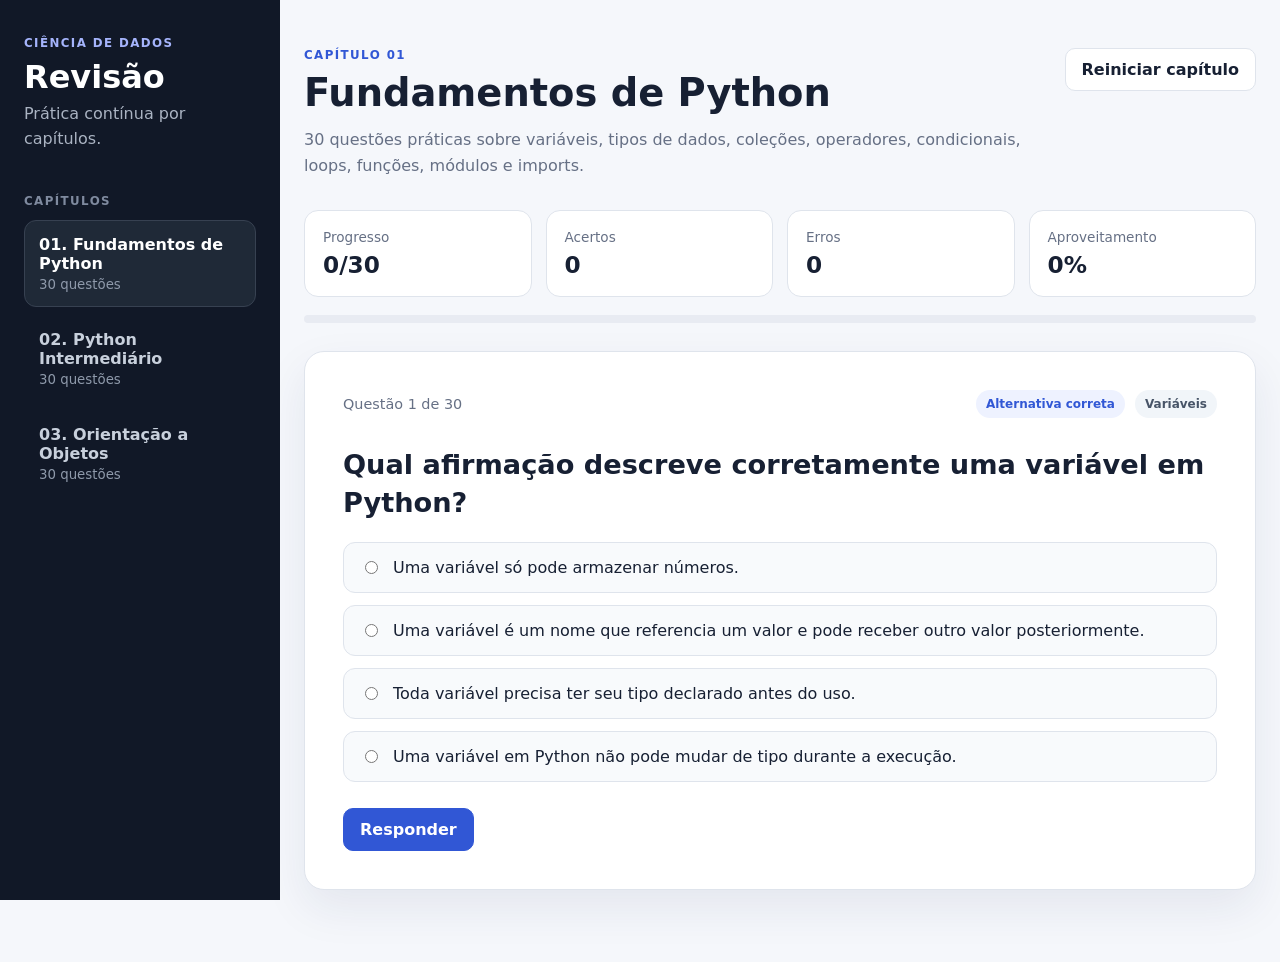
==== index.html @ 66d527c4 "poo" ====
<!DOCTYPE html>
<html lang="pt-BR">
<head>
  <meta charset="UTF-8" />
  <meta name="viewport" content="width=device-width, initial-scale=1.0" />
  <title>Revisão de Ciência de Dados</title>
  <link rel="stylesheet" href="styles.css" />
</head>
<body>
  <div class="app-shell">
    <aside class="sidebar">
      <div class="brand">
        <span class="brand-kicker">Ciência de Dados</span>
        <h1>Revisão</h1>
        <p>Prática contínua por capítulos.</p>
      </div>

      <nav class="chapter-nav" aria-label="Capítulos">
        <p class="nav-label">Capítulos</p>
        <div id="chapterList"></div>
      </nav>
    </aside>

    <main class="main-content">
      <section class="topbar">
        <div>
          <p class="eyebrow" id="chapterEyebrow">Capítulo 01</p>
          <h2 id="chapterTitle">Fundamentos de Python</h2>
          <p id="chapterDescription" class="chapter-description"></p>
        </div>
        <button id="resetButton" class="secondary-button" type="button">Reiniciar capítulo</button>
      </section>

      <section class="stats-grid" aria-label="Progresso">
        <article class="stat-card">
          <span>Progresso</span>
          <strong id="progressText">0/30</strong>
        </article>
        <article class="stat-card">
          <span>Acertos</span>
          <strong id="correctText">0</strong>
        </article>
        <article class="stat-card">
          <span>Erros</span>
          <strong id="wrongText">0</strong>
        </article>
        <article class="stat-card">
          <span>Aproveitamento</span>
          <strong id="accuracyText">0%</strong>
        </article>
      </section>

      <div class="progress-track" aria-hidden="true">
        <div id="progressBar" class="progress-bar"></div>
      </div>

      <section id="quizCard" class="quiz-card">
        <div class="question-meta">
          <span id="questionNumber" class="question-number">Questão 1 de 30</span>
          <span id="questionType" class="type-badge">Alternativa correta</span>
          <span id="questionTopic" class="topic-badge">Variáveis</span>
        </div>

        <h3 id="questionPrompt" class="question-prompt"></h3>
        <pre id="codeBlock" class="code-block" hidden><code id="codeText"></code></pre>

        <form id="optionsForm" class="options-list"></form>

        <div id="feedback" class="feedback" hidden>
          <strong id="feedbackTitle"></strong>
          <p id="feedbackText"></p>
        </div>

        <div class="actions">
          <button id="answerButton" class="primary-button" type="button">Responder</button>
          <button id="nextButton" class="secondary-button" type="button" hidden>Próxima questão</button>
        </div>
      </section>

      <section id="completionCard" class="completion-card" hidden>
        <p class="eyebrow">Capítulo concluído</p>
        <h3>Fundamentos de Python finalizado.</h3>
        <p id="completionSummary"></p>
        <button id="restartCompletionButton" class="primary-button" type="button">Refazer capítulo</button>
      </section>
    </main>
  </div>

  <script src="chapters/fundamentos-python.js"></script>
  <script src="chapters/python-intermediario.js"></script>
  <script src="chapters/orientacao-objetos.js"></script>
  <script src="app.js"></script>
</body>
</html>
---- styles.css ----
:root {
  --bg: #f5f7fb;
  --surface: #ffffff;
  --surface-soft: #f8fafc;
  --text: #172033;
  --muted: #667085;
  --border: #dfe4ec;
  --primary: #3157d5;
  --primary-soft: #eef2ff;
  --success: #157347;
  --success-bg: #ecfdf3;
  --danger: #b42318;
  --danger-bg: #fff1f0;
  --shadow: 0 18px 45px rgba(27, 39, 94, 0.08);
}

* {
  box-sizing: border-box;
}

body {
  margin: 0;
  font-family: Inter, ui-sans-serif, system-ui, -apple-system, BlinkMacSystemFont, "Segoe UI", sans-serif;
  background: var(--bg);
  color: var(--text);
}

button,
input {
  font: inherit;
}

button {
  cursor: pointer;
}

.app-shell {
  min-height: 100vh;
  display: grid;
  grid-template-columns: 280px 1fr;
}

.sidebar {
  background: #111827;
  color: #fff;
  padding: 36px 24px;
  min-height: 100vh;
  position: sticky;
  top: 0;
  align-self: start;
}

.brand-kicker,
.nav-label,
.eyebrow {
  display: block;
  text-transform: uppercase;
  letter-spacing: 0.12em;
  font-size: 0.74rem;
  font-weight: 700;
}

.brand-kicker {
  color: #a5b4fc;
}

.brand h1 {
  margin: 8px 0 6px;
  font-size: 2rem;
}

.brand p {
  color: #aab3c2;
  margin: 0;
  line-height: 1.55;
}

.chapter-nav {
  margin-top: 42px;
}

.nav-label {
  color: #7f8a9f;
  margin-bottom: 12px;
}

.chapter-button {
  width: 100%;
  text-align: left;
  border: 1px solid transparent;
  border-radius: 12px;
  background: transparent;
  color: #c8d0dc;
  padding: 14px;
  margin-bottom: 8px;
}

.chapter-button.active {
  background: #1f2937;
  color: #fff;
  border-color: #374151;
}

.chapter-button small {
  display: block;
  color: #8f9aab;
  margin-top: 4px;
}

.main-content {
  width: min(980px, calc(100% - 48px));
  margin: 0 auto;
  padding: 48px 0 72px;
}

.topbar {
  display: flex;
  align-items: flex-start;
  justify-content: space-between;
  gap: 24px;
}

.eyebrow {
  color: var(--primary);
  margin: 0 0 8px;
}

.topbar h2 {
  margin: 0;
  font-size: clamp(1.8rem, 3vw, 2.6rem);
}

.chapter-description {
  max-width: 720px;
  color: var(--muted);
  line-height: 1.6;
  margin: 12px 0 0;
}

.stats-grid {
  display: grid;
  grid-template-columns: repeat(4, 1fr);
  gap: 14px;
  margin-top: 32px;
}

.stat-card {
  background: var(--surface);
  border: 1px solid var(--border);
  border-radius: 14px;
  padding: 18px;
}

.stat-card span {
  display: block;
  color: var(--muted);
  font-size: 0.85rem;
  margin-bottom: 6px;
}

.stat-card strong {
  font-size: 1.45rem;
}

.progress-track {
  margin: 18px 0 28px;
  height: 8px;
  background: #e8ebf2;
  border-radius: 99px;
  overflow: hidden;
}

.progress-bar {
  height: 100%;
  width: 0;
  background: var(--primary);
  transition: width 0.25s ease;
}

.quiz-card,
.completion-card {
  background: var(--surface);
  border: 1px solid var(--border);
  border-radius: 20px;
  box-shadow: var(--shadow);
  padding: clamp(24px, 4vw, 38px);
}

.question-meta {
  display: flex;
  gap: 10px;
  align-items: center;
  flex-wrap: wrap;
}

.question-number {
  color: var(--muted);
  font-size: 0.9rem;
  margin-right: auto;
}

.type-badge,
.topic-badge {
  border-radius: 999px;
  padding: 7px 10px;
  font-size: 0.75rem;
  font-weight: 700;
}

.type-badge {
  background: var(--primary-soft);
  color: var(--primary);
}

.topic-badge {
  background: #f1f5f9;
  color: #475467;
}

.question-prompt {
  font-size: clamp(1.25rem, 2.3vw, 1.7rem);
  line-height: 1.4;
  margin: 28px 0 20px;
}

.code-block {
  background: #0f172a;
  color: #e2e8f0;
  padding: 18px;
  border-radius: 14px;
  overflow-x: auto;
  line-height: 1.6;
  margin: 0 0 22px;
  font-family: "SFMono-Regular", Consolas, "Liberation Mono", monospace;
}

.options-list {
  display: grid;
  gap: 12px;
}

.option {
  display: grid;
  grid-template-columns: auto 1fr;
  gap: 12px;
  align-items: start;
  padding: 15px 16px;
  border: 1px solid var(--border);
  border-radius: 12px;
  background: var(--surface-soft);
  transition: border-color 0.15s ease, background 0.15s ease;
}

.option:hover {
  border-color: #b9c2d2;
}

.option:has(input:checked) {
  border-color: var(--primary);
  background: var(--primary-soft);
}

.option.correct-option {
  border-color: #7bc8a4;
  background: var(--success-bg);
}

.option.wrong-option {
  border-color: #f0a3a0;
  background: var(--danger-bg);
}

.option input {
  margin-top: 3px;
}

.option code {
  font-family: "SFMono-Regular", Consolas, monospace;
  font-size: 0.92em;
}

.feedback {
  margin-top: 22px;
  border-radius: 14px;
  padding: 16px 18px;
  line-height: 1.55;
}

.feedback.success {
  background: var(--success-bg);
  border: 1px solid #a6e3c2;
  color: #0f5132;
}

.feedback.error {
  background: var(--danger-bg);
  border: 1px solid #f6b6b2;
  color: #842029;
}

.feedback p {
  margin: 6px 0 0;
}

.actions {
  display: flex;
  gap: 12px;
  margin-top: 26px;
}

.primary-button,
.secondary-button {
  border-radius: 10px;
  padding: 11px 16px;
  font-weight: 700;
}

.primary-button {
  border: 1px solid var(--primary);
  background: var(--primary);
  color: #fff;
}

.primary-button:disabled {
  opacity: 0.55;
  cursor: not-allowed;
}

.secondary-button {
  border: 1px solid var(--border);
  background: var(--surface);
  color: var(--text);
}

.completion-card h3 {
  margin: 0 0 12px;
  font-size: 2rem;
}

.completion-card p:not(.eyebrow) {
  color: var(--muted);
  line-height: 1.6;
}

@media (max-width: 820px) {
  .app-shell {
    grid-template-columns: 1fr;
  }

  .sidebar {
    min-height: auto;
    position: static;
    padding: 24px;
  }

  .chapter-nav {
    margin-top: 24px;
  }

  .main-content {
    width: min(100% - 28px, 980px);
    padding-top: 30px;
  }

  .topbar {
    flex-direction: column;
  }

  .stats-grid {
    grid-template-columns: repeat(2, 1fr);
  }
}

@media (max-width: 500px) {
  .stats-grid {
    grid-template-columns: 1fr 1fr;
  }

  .actions {
    flex-direction: column;
  }

  .actions button {
    width: 100%;
  }
}
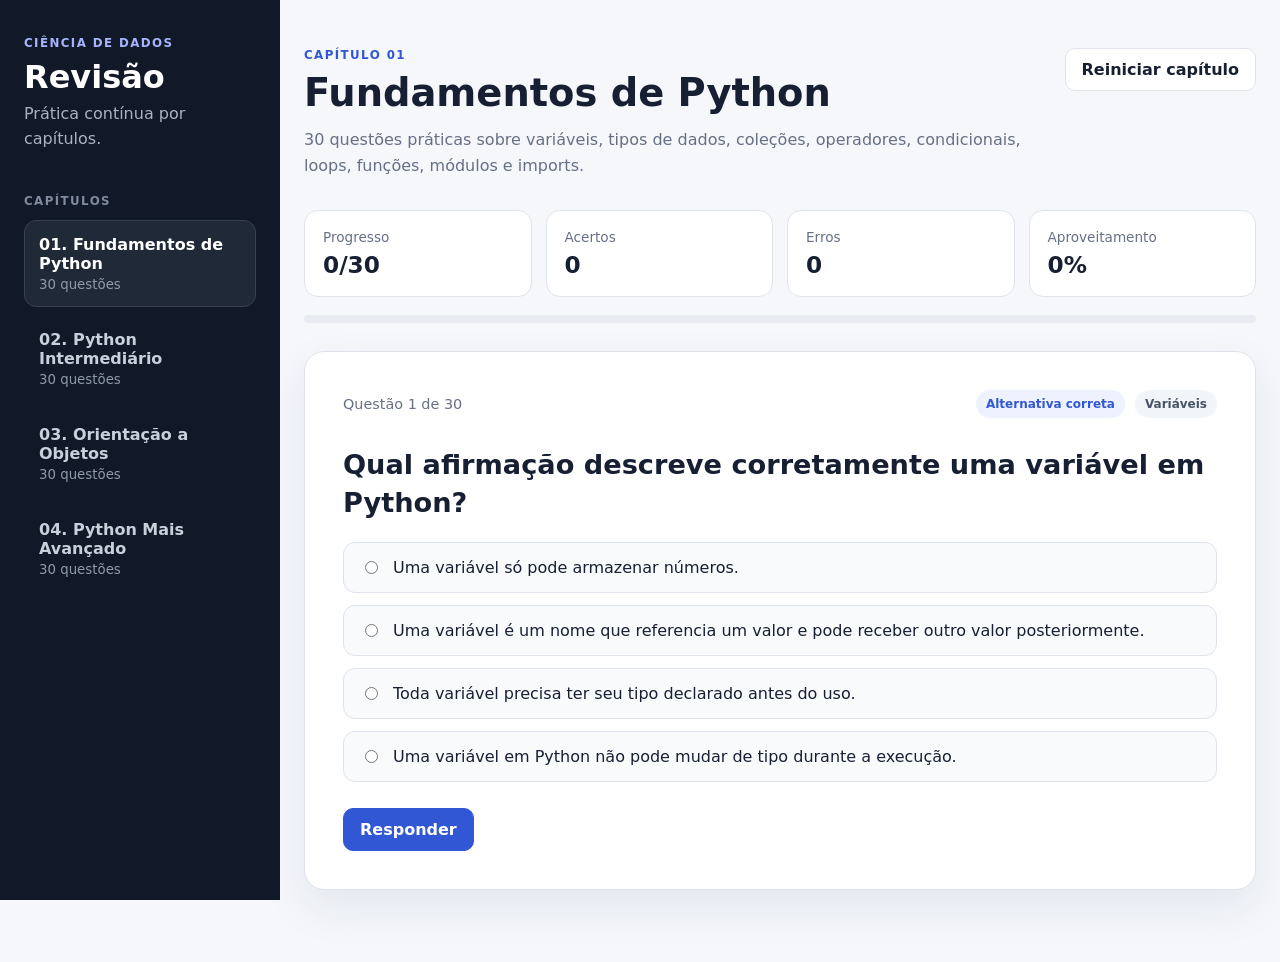
==== commit 8c2ba968: "cap4" ====
--- a/index.html
+++ b/index.html
@@ -89,6 +89,7 @@
   <script src="chapters/fundamentos-python.js"></script>
   <script src="chapters/python-intermediario.js"></script>
   <script src="chapters/orientacao-objetos.js"></script>
+  <script src="chapters/python-avancado.js"></script>
   <script src="app.js"></script>
 </body>
 </html>
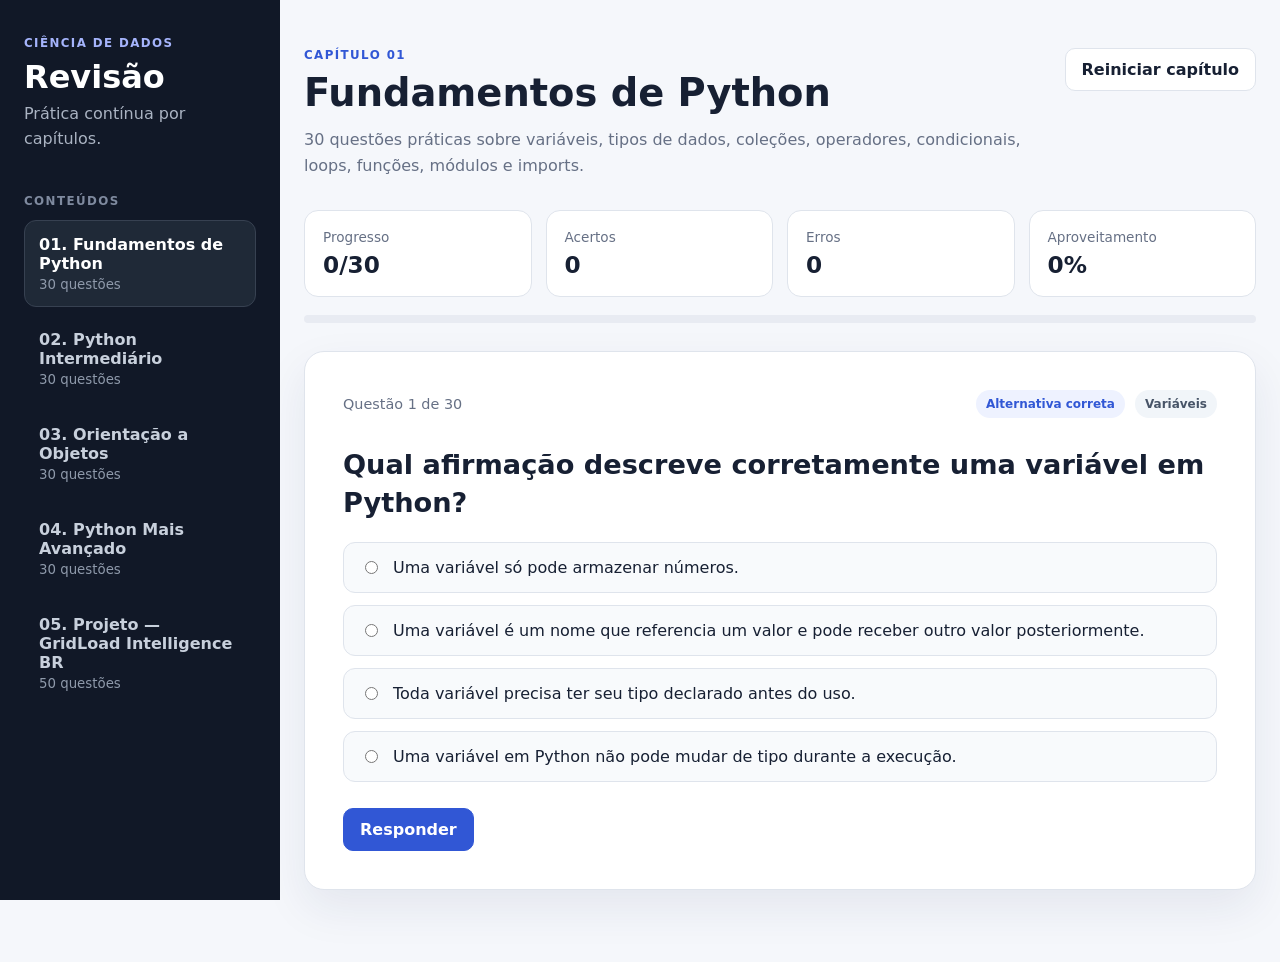
==== commit d40ef740: "material" ====
--- a/index.html
+++ b/index.html
@@ -15,8 +15,8 @@
         <p>Prática contínua por capítulos.</p>
       </div>
 
-      <nav class="chapter-nav" aria-label="Capítulos">
-        <p class="nav-label">Capítulos</p>
+      <nav class="chapter-nav" aria-label="Conteúdos">
+        <p class="nav-label">Conteúdos</p>
         <div id="chapterList"></div>
       </nav>
     </aside>
@@ -29,6 +29,24 @@
           <p id="chapterDescription" class="chapter-description"></p>
         </div>
         <button id="resetButton" class="secondary-button" type="button">Reiniciar capítulo</button>
+      </section>
+
+      <section id="materialCard" class="material-card" hidden>
+        <div class="material-header">
+          <div>
+            <p class="eyebrow">Material do projeto</p>
+            <h3 id="materialTitle"></h3>
+            <p id="materialDescription"></p>
+          </div>
+          <a id="materialLink" class="secondary-button material-link" href="#" target="_blank" rel="noopener">Abrir PDF</a>
+        </div>
+        <details id="materialDetails" class="material-details">
+          <summary>Ler dentro da plataforma</summary>
+          <div class="pdf-frame-wrapper">
+            <iframe id="materialFrame" title="Material do projeto em PDF" loading="lazy"></iframe>
+          </div>
+          <p class="material-mobile-note">Se o PDF não abrir dentro do navegador do telefone, use o botão “Abrir PDF”.</p>
+        </details>
       </section>
 
       <section class="stats-grid" aria-label="Progresso">
@@ -69,6 +87,7 @@
         <div id="feedback" class="feedback" hidden>
           <strong id="feedbackTitle"></strong>
           <p id="feedbackText"></p>
+          <p id="feedbackReference" class="feedback-reference" hidden></p>
         </div>
 
         <div class="actions">
@@ -78,7 +97,7 @@
       </section>
 
       <section id="completionCard" class="completion-card" hidden>
-        <p class="eyebrow">Capítulo concluído</p>
+        <p id="completionEyebrow" class="eyebrow">Capítulo concluído</p>
         <h3>Fundamentos de Python finalizado.</h3>
         <p id="completionSummary"></p>
         <button id="restartCompletionButton" class="primary-button" type="button">Refazer capítulo</button>
@@ -90,6 +109,7 @@
   <script src="chapters/python-intermediario.js"></script>
   <script src="chapters/orientacao-objetos.js"></script>
   <script src="chapters/python-avancado.js"></script>
+  <script src="chapters/projeto-gridload.js"></script>
   <script src="app.js"></script>
 </body>
 </html>
--- a/styles.css
+++ b/styles.css
@@ -384,3 +384,97 @@
     width: 100%;
   }
 }
+
+.material-card {
+  margin-top: 28px;
+  background: var(--surface);
+  border: 1px solid var(--border);
+  border-radius: 18px;
+  padding: clamp(20px, 3vw, 28px);
+  box-shadow: var(--shadow);
+}
+
+.material-header {
+  display: flex;
+  align-items: flex-start;
+  justify-content: space-between;
+  gap: 20px;
+}
+
+.material-header h3 {
+  margin: 0;
+  font-size: 1.25rem;
+}
+
+.material-header p:not(.eyebrow) {
+  margin: 8px 0 0;
+  color: var(--muted);
+  line-height: 1.55;
+}
+
+.material-link {
+  display: inline-flex;
+  align-items: center;
+  justify-content: center;
+  text-decoration: none;
+  white-space: nowrap;
+}
+
+.material-details {
+  margin-top: 18px;
+  border-top: 1px solid var(--border);
+  padding-top: 16px;
+}
+
+.material-details summary {
+  cursor: pointer;
+  font-weight: 700;
+  color: var(--primary);
+}
+
+.pdf-frame-wrapper {
+  margin-top: 16px;
+  width: 100%;
+  height: min(76vh, 820px);
+  min-height: 520px;
+  border: 1px solid var(--border);
+  border-radius: 12px;
+  overflow: hidden;
+  background: var(--surface-soft);
+}
+
+.pdf-frame-wrapper iframe {
+  width: 100%;
+  height: 100%;
+  border: 0;
+}
+
+.material-mobile-note {
+  margin: 10px 0 0;
+  color: var(--muted);
+  font-size: 0.86rem;
+  line-height: 1.5;
+}
+
+.feedback-reference {
+  margin-top: 12px !important;
+  padding-top: 10px;
+  border-top: 1px solid currentColor;
+  opacity: 0.85;
+  font-size: 0.9rem;
+}
+
+@media (max-width: 820px) {
+  .material-header {
+    flex-direction: column;
+  }
+
+  .material-link {
+    width: 100%;
+  }
+
+  .pdf-frame-wrapper {
+    min-height: 460px;
+    height: 68vh;
+  }
+}
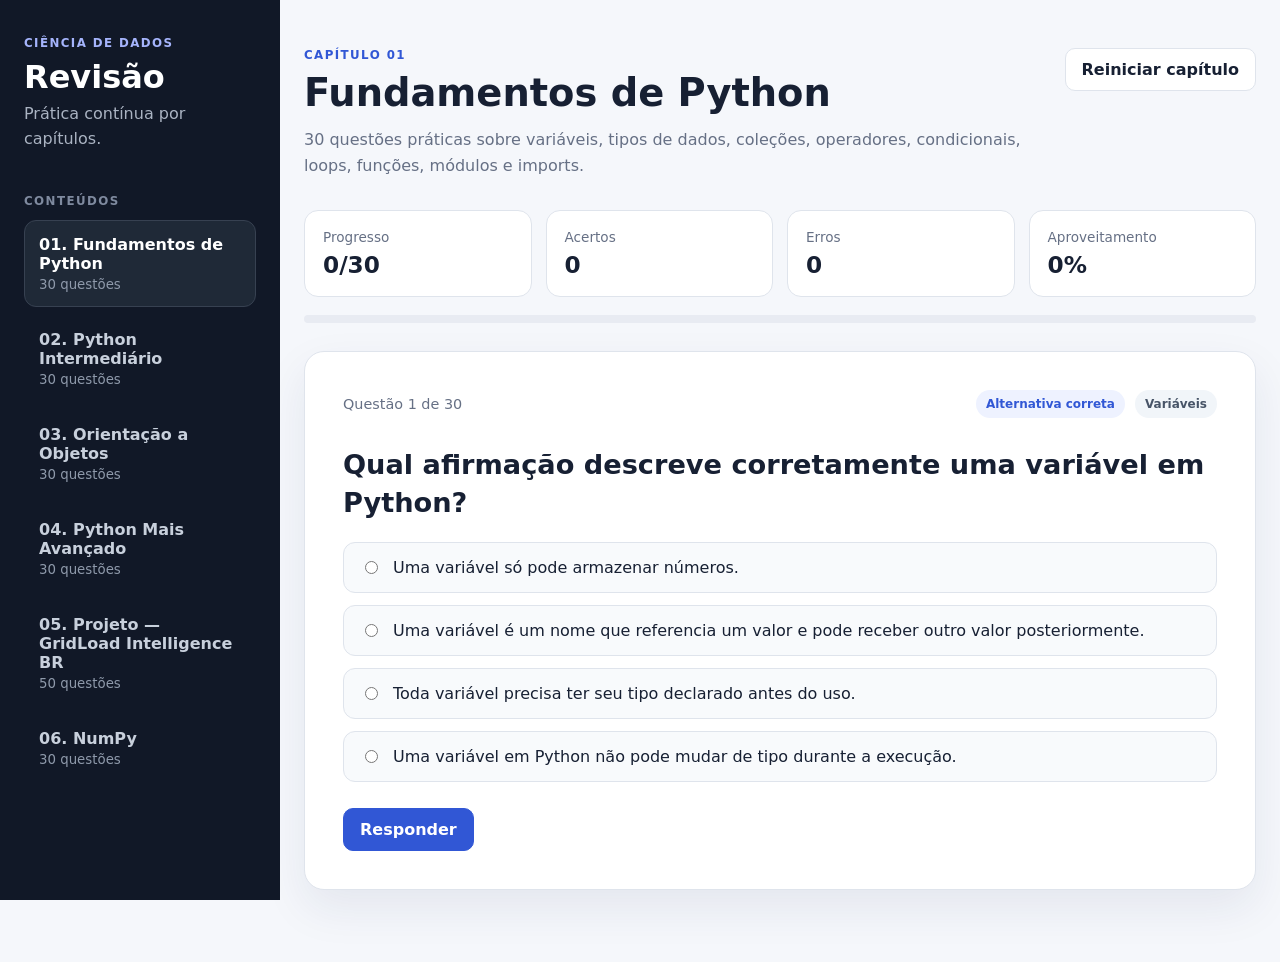
==== commit 560a7978: "numpy" ====
--- a/index.html
+++ b/index.html
@@ -110,6 +110,7 @@
   <script src="chapters/orientacao-objetos.js"></script>
   <script src="chapters/python-avancado.js"></script>
   <script src="chapters/projeto-gridload.js"></script>
+  <script src="chapters/numpy.js"></script>
   <script src="app.js"></script>
 </body>
 </html>
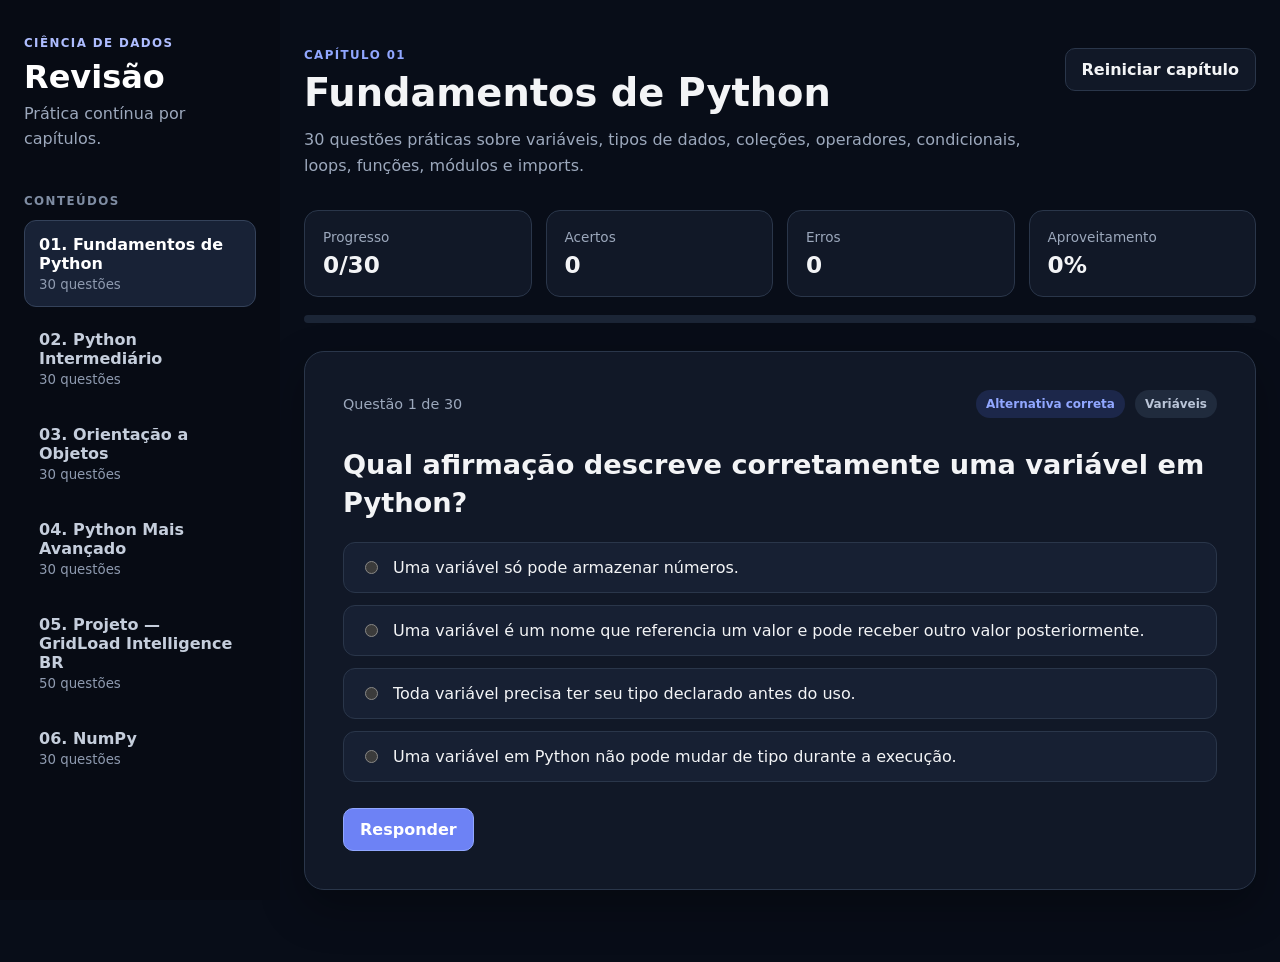
==== commit 22ff2aa4: "darkmode" ====
--- a/index.html
+++ b/index.html
@@ -3,6 +3,8 @@
 <head>
   <meta charset="UTF-8" />
   <meta name="viewport" content="width=device-width, initial-scale=1.0" />
+  <meta name="theme-color" content="#080d18" />
+  <meta name="color-scheme" content="dark" />
   <title>Revisão de Ciência de Dados</title>
   <link rel="stylesheet" href="styles.css" />
 </head>
--- a/styles.css
+++ b/styles.css
@@ -1,21 +1,53 @@
 :root {
-  --bg: #f5f7fb;
-  --surface: #ffffff;
-  --surface-soft: #f8fafc;
-  --text: #172033;
-  --muted: #667085;
-  --border: #dfe4ec;
-  --primary: #3157d5;
-  --primary-soft: #eef2ff;
-  --success: #157347;
-  --success-bg: #ecfdf3;
-  --danger: #b42318;
-  --danger-bg: #fff1f0;
-  --shadow: 0 18px 45px rgba(27, 39, 94, 0.08);
+  --bg: #080d18;
+  --surface: #111827;
+  --surface-soft: #172033;
+  --surface-hover: #1d293d;
+  --text: #f3f4f6;
+  --muted: #9ca8bc;
+  --border: #2a364a;
+  --primary: #91a7ff;
+  --primary-strong: #6d82f5;
+  --primary-soft: #1c274a;
+  --success: #6ee7a8;
+  --success-bg: #0d2b22;
+  --danger: #ff9b98;
+  --danger-bg: #32191c;
+  --shadow: 0 18px 45px rgba(0, 0, 0, 0.30);
 }
 
 * {
   box-sizing: border-box;
+}
+
+html {
+  color-scheme: dark;
+  background: var(--bg);
+}
+
+::selection {
+  background: var(--primary-strong);
+  color: #ffffff;
+}
+
+* {
+  scrollbar-color: #3b4a63 #0b1220;
+  scrollbar-width: thin;
+}
+
+*::-webkit-scrollbar {
+  width: 10px;
+  height: 10px;
+}
+
+*::-webkit-scrollbar-track {
+  background: #0b1220;
+}
+
+*::-webkit-scrollbar-thumb {
+  background: #3b4a63;
+  border-radius: 999px;
+  border: 2px solid #0b1220;
 }
 
 body {
@@ -34,6 +66,18 @@
   cursor: pointer;
 }
 
+button:focus-visible,
+a:focus-visible,
+input:focus-visible,
+summary:focus-visible {
+  outline: 3px solid rgba(145, 167, 255, 0.45);
+  outline-offset: 3px;
+}
+
+a {
+  color: var(--primary);
+}
+
 .app-shell {
   min-height: 100vh;
   display: grid;
@@ -41,7 +85,7 @@
 }
 
 .sidebar {
-  background: #111827;
+  background: #070b14;
   color: #fff;
   padding: 36px 24px;
   min-height: 100vh;
@@ -61,7 +105,7 @@
 }
 
 .brand-kicker {
-  color: #a5b4fc;
+  color: #aebdff;
 }
 
 .brand h1 {
@@ -70,7 +114,7 @@
 }
 
 .brand p {
-  color: #aab3c2;
+  color: #9ca8bc;
   margin: 0;
   line-height: 1.55;
 }
@@ -80,7 +124,7 @@
 }
 
 .nav-label {
-  color: #7f8a9f;
+  color: #7f8da3;
   margin-bottom: 12px;
 }
 
@@ -90,20 +134,20 @@
   border: 1px solid transparent;
   border-radius: 12px;
   background: transparent;
-  color: #c8d0dc;
+  color: #c5cedc;
   padding: 14px;
   margin-bottom: 8px;
 }
 
 .chapter-button.active {
-  background: #1f2937;
-  color: #fff;
-  border-color: #374151;
+  background: #182236;
+  color: #ffffff;
+  border-color: #34425a;
 }
 
 .chapter-button small {
   display: block;
-  color: #8f9aab;
+  color: #8f9bb0;
   margin-top: 4px;
 }
 
@@ -165,7 +209,7 @@
 .progress-track {
   margin: 18px 0 28px;
   height: 8px;
-  background: #e8ebf2;
+  background: #1b2536;
   border-radius: 99px;
   overflow: hidden;
 }
@@ -213,8 +257,8 @@
 }
 
 .topic-badge {
-  background: #f1f5f9;
-  color: #475467;
+  background: #202b3d;
+  color: #bac5d8;
 }
 
 .question-prompt {
@@ -224,8 +268,9 @@
 }
 
 .code-block {
-  background: #0f172a;
-  color: #e2e8f0;
+  background: #050914;
+  color: #e6edf7;
+  border: 1px solid #253149;
   padding: 18px;
   border-radius: 14px;
   overflow-x: auto;
@@ -252,7 +297,8 @@
 }
 
 .option:hover {
-  border-color: #b9c2d2;
+  border-color: #53647e;
+  background: var(--surface-hover);
 }
 
 .option:has(input:checked) {
@@ -261,17 +307,18 @@
 }
 
 .option.correct-option {
-  border-color: #7bc8a4;
+  border-color: #2eaa72;
   background: var(--success-bg);
 }
 
 .option.wrong-option {
-  border-color: #f0a3a0;
+  border-color: #d76360;
   background: var(--danger-bg);
 }
 
 .option input {
   margin-top: 3px;
+  accent-color: var(--primary);
 }
 
 .option code {
@@ -288,14 +335,14 @@
 
 .feedback.success {
   background: var(--success-bg);
-  border: 1px solid #a6e3c2;
-  color: #0f5132;
+  border: 1px solid #2f9368;
+  color: #b9f7d5;
 }
 
 .feedback.error {
   background: var(--danger-bg);
-  border: 1px solid #f6b6b2;
-  color: #842029;
+  border: 1px solid #a94f50;
+  color: #ffd0cf;
 }
 
 .feedback p {
@@ -313,12 +360,23 @@
   border-radius: 10px;
   padding: 11px 16px;
   font-weight: 700;
+  transition: background 0.15s ease, border-color 0.15s ease, transform 0.15s ease;
+}
+
+.primary-button:hover:not(:disabled) {
+  background: #7f93ff;
+  border-color: #7f93ff;
+}
+
+.secondary-button:hover {
+  background: var(--surface-hover);
+  border-color: #46556d;
 }
 
 .primary-button {
   border: 1px solid var(--primary);
-  background: var(--primary);
-  color: #fff;
+  background: var(--primary-strong);
+  color: #ffffff;
 }
 
 .primary-button:disabled {
@@ -440,7 +498,7 @@
   border: 1px solid var(--border);
   border-radius: 12px;
   overflow: hidden;
-  background: var(--surface-soft);
+  background: #0b1220;
 }
 
 .pdf-frame-wrapper iframe {
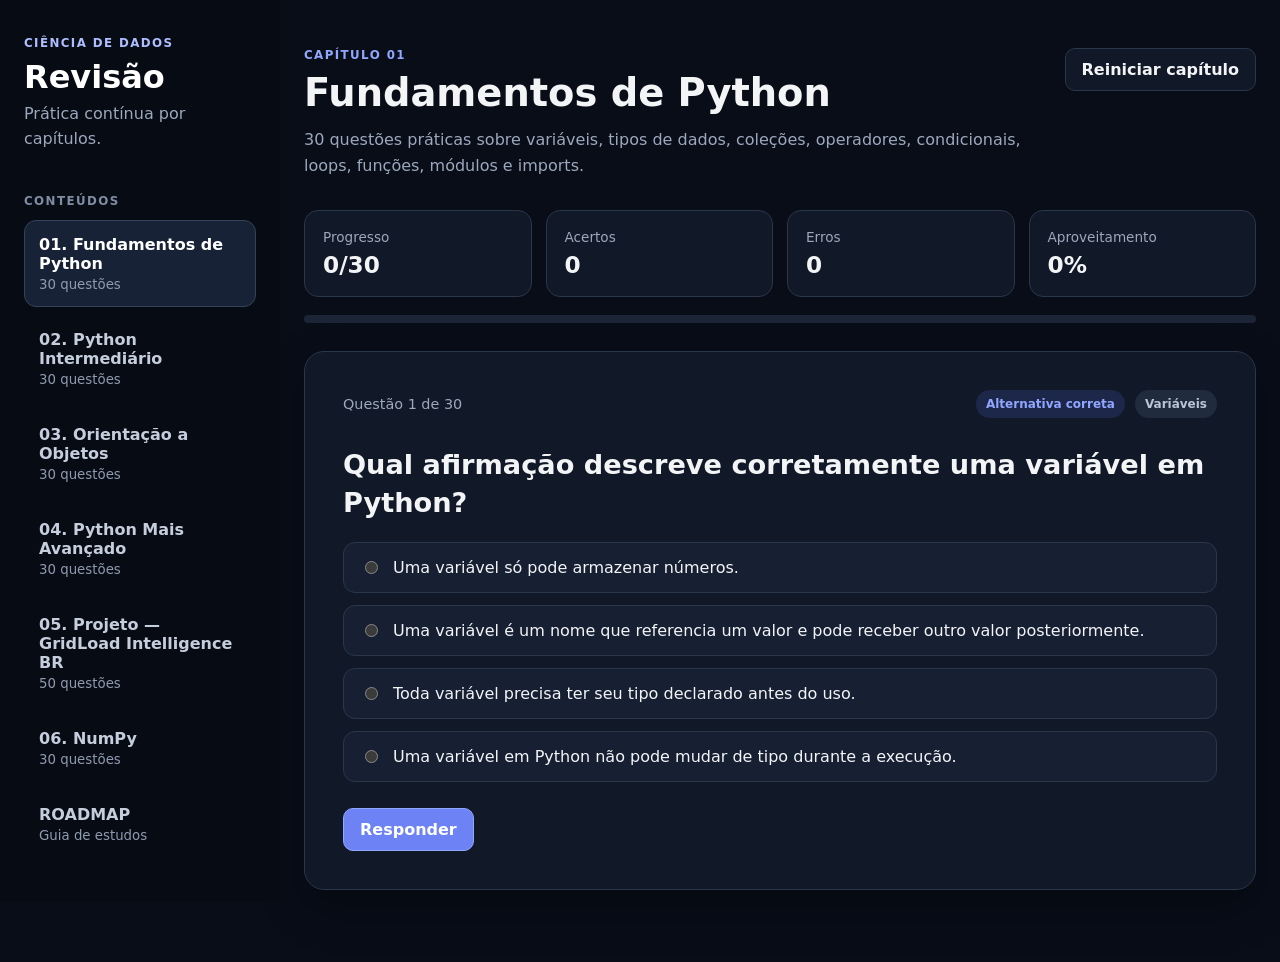
==== commit 809f033e: "capitulos" ====
--- a/index.html
+++ b/index.html
@@ -49,6 +49,10 @@
           </div>
           <p class="material-mobile-note">Se o PDF não abrir dentro do navegador do telefone, use o botão “Abrir PDF”.</p>
         </details>
+      </section>
+
+      <section id="contentCard" class="content-card" hidden>
+        <div id="contentContainer"></div>
       </section>
 
       <section class="stats-grid" aria-label="Progresso">
@@ -113,6 +117,7 @@
   <script src="chapters/python-avancado.js"></script>
   <script src="chapters/projeto-gridload.js"></script>
   <script src="chapters/numpy.js"></script>
+  <script src="chapters/roadmap.js"></script>
   <script src="app.js"></script>
 </body>
 </html>
--- a/styles.css
+++ b/styles.css
@@ -536,3 +536,156 @@
     height: 68vh;
   }
 }
+
+/* ROADMAP */
+.content-card {
+  margin-top: 28px;
+}
+
+.roadmap-shell {
+  display: grid;
+  gap: 28px;
+}
+
+.roadmap-intro,
+.roadmap-practical-order,
+.roadmap-full {
+  background: var(--surface);
+  border: 1px solid var(--border);
+  border-radius: 18px;
+  box-shadow: var(--shadow);
+}
+
+.roadmap-intro {
+  padding: clamp(24px, 4vw, 38px);
+}
+
+.roadmap-intro h3,
+.roadmap-section-heading h3 {
+  margin: 4px 0 0;
+}
+
+.roadmap-intro > p:last-child {
+  margin: 14px 0 0;
+  color: var(--muted);
+  line-height: 1.7;
+  max-width: 820px;
+}
+
+.roadmap-practical-order,
+.roadmap-full {
+  padding: clamp(20px, 3vw, 30px);
+}
+
+.roadmap-section-heading {
+  margin-bottom: 20px;
+}
+
+.roadmap-level-grid {
+  display: grid;
+  grid-template-columns: repeat(2, minmax(0, 1fr));
+  gap: 14px;
+}
+
+.roadmap-level-card {
+  padding: 20px;
+  border: 1px solid var(--border);
+  border-radius: 14px;
+  background: var(--surface-2);
+}
+
+.roadmap-level-number {
+  display: inline-flex;
+  align-items: center;
+  min-height: 28px;
+  padding: 4px 10px;
+  border-radius: 999px;
+  background: rgba(96, 165, 250, 0.12);
+  border: 1px solid rgba(96, 165, 250, 0.25);
+  color: var(--primary);
+  font-size: 0.78rem;
+  font-weight: 800;
+  letter-spacing: 0.04em;
+  text-transform: uppercase;
+}
+
+.roadmap-level-card h4 {
+  margin: 12px 0 8px;
+  font-size: 1.05rem;
+}
+
+.roadmap-level-card p {
+  margin: 0;
+  color: var(--muted);
+  line-height: 1.6;
+}
+
+.roadmap-topic-list {
+  display: grid;
+  gap: 12px;
+}
+
+.roadmap-topic {
+  display: grid;
+  grid-template-columns: 54px minmax(0, 1fr);
+  gap: 16px;
+  padding: 20px;
+  border: 1px solid var(--border);
+  border-radius: 14px;
+  background: var(--surface-2);
+}
+
+.roadmap-topic-number {
+  display: flex;
+  align-items: center;
+  justify-content: center;
+  width: 46px;
+  height: 46px;
+  border-radius: 12px;
+  background: rgba(96, 165, 250, 0.12);
+  border: 1px solid rgba(96, 165, 250, 0.25);
+  color: var(--primary);
+  font-weight: 900;
+  font-variant-numeric: tabular-nums;
+}
+
+.roadmap-topic h4 {
+  margin: 3px 0 10px;
+  font-size: 1.08rem;
+}
+
+.roadmap-topic p {
+  margin: 8px 0 0;
+  color: var(--muted);
+  line-height: 1.65;
+}
+
+.roadmap-topic strong {
+  color: var(--text);
+}
+
+.roadmap-topic code {
+  padding: 2px 6px;
+  border: 1px solid var(--border);
+  border-radius: 6px;
+  background: #0b1220;
+  color: #cbd5e1;
+  font-size: 0.9em;
+}
+
+@media (max-width: 820px) {
+  .roadmap-level-grid {
+    grid-template-columns: 1fr;
+  }
+}
+
+@media (max-width: 500px) {
+  .roadmap-topic {
+    grid-template-columns: 1fr;
+  }
+
+  .roadmap-topic-number {
+    width: 42px;
+    height: 42px;
+  }
+}
